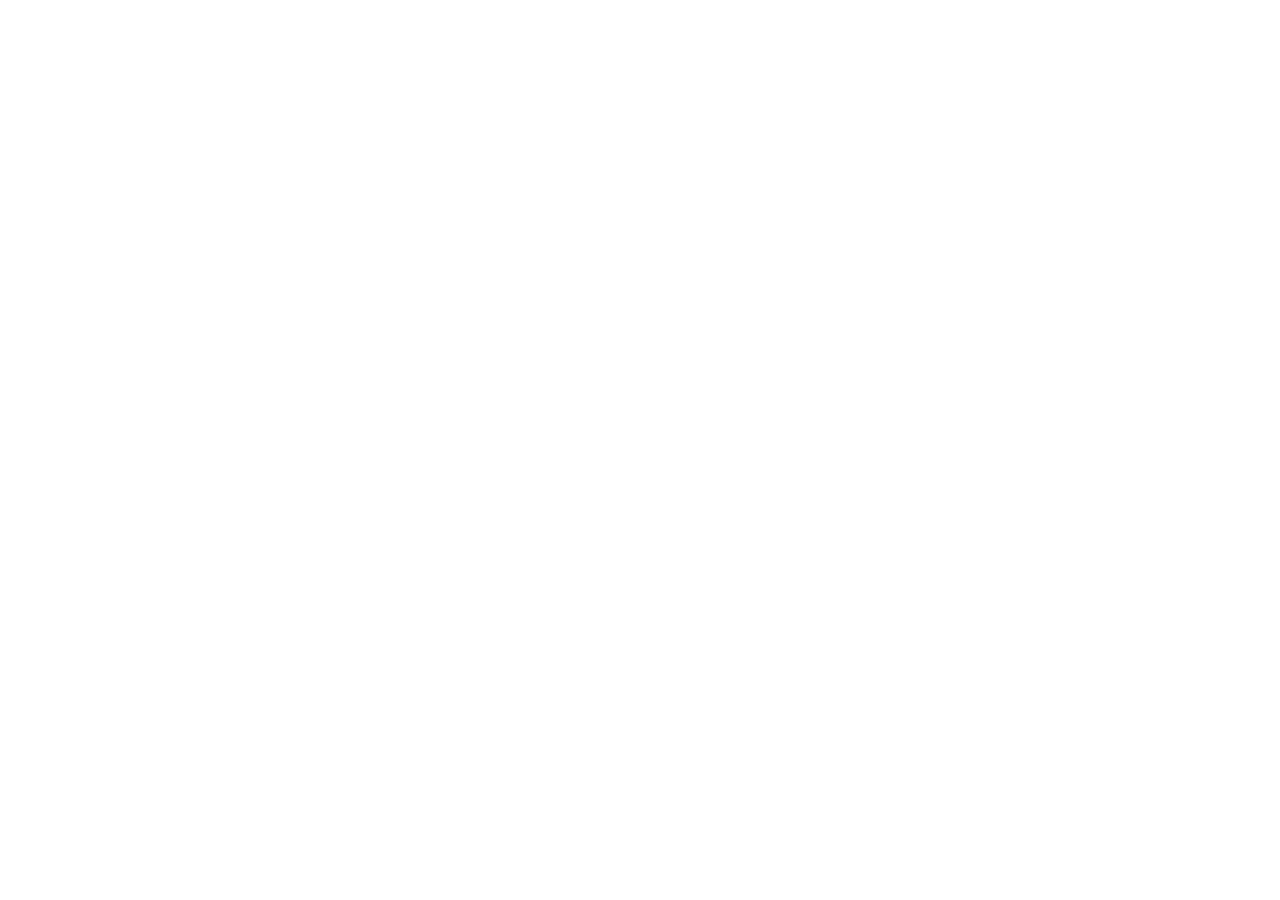
==== experiment/simulation/index.html @ a77d8798 "Initial commit" ====
<!DOCTYPE html>
<html>
<head>
	<!-- Add CSS at the head of HTML file -->
    <link rel="stylesheet" href="./css/main.css">
</head>
<body>
		<!-- Your code goes here-->

	<!-- Add JS at the bottom of HTML file --> 
        <script src="./js/main.js"></script>
</body>
</html>
---- experiment/simulation/css/main.css ----
/* You CSS goes in here */
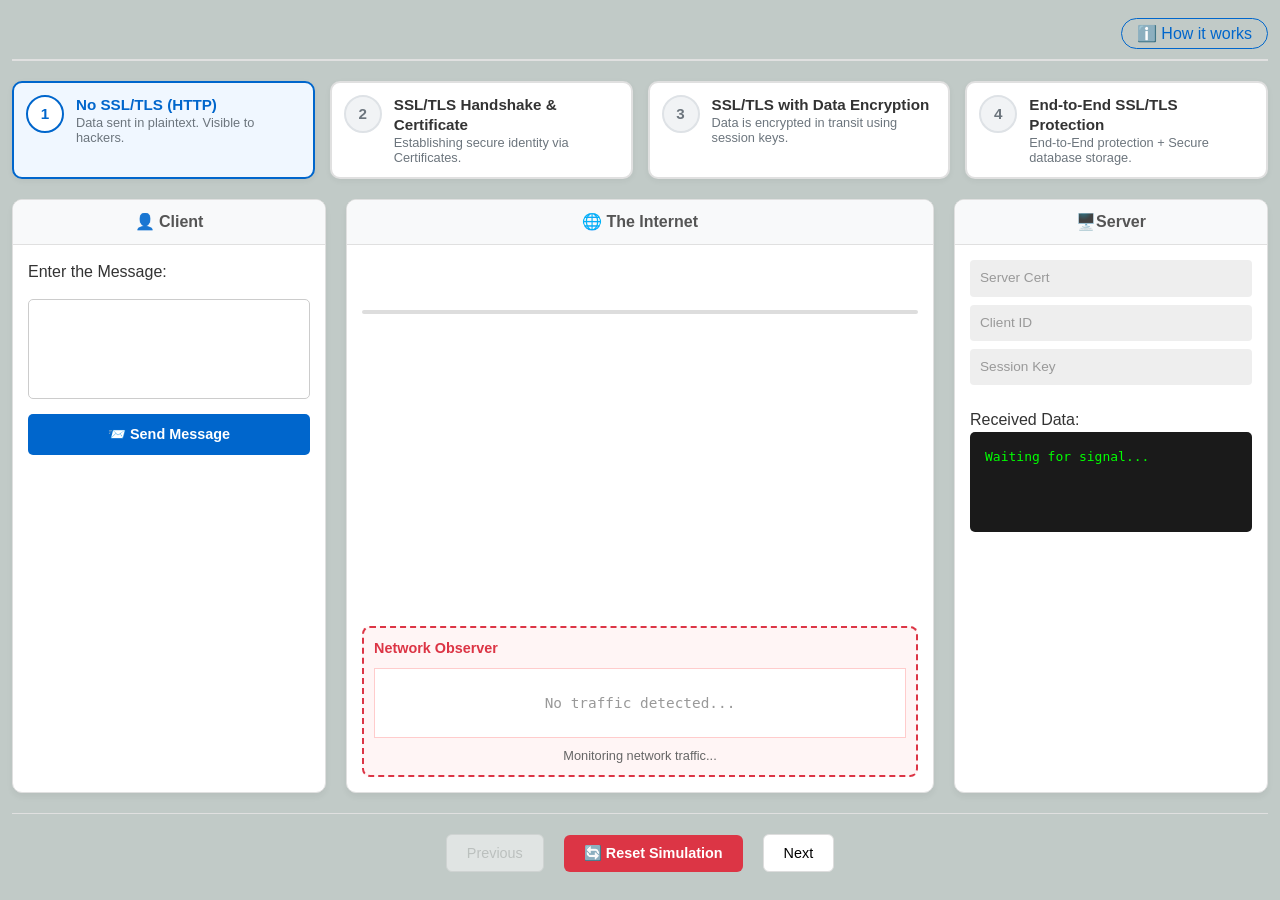
==== commit 1a886a9e: "initial" ====
--- a/experiment/simulation/index.html
+++ b/experiment/simulation/index.html
@@ -1,13 +1,14 @@
-<!DOCTYPE html>
-<html>
-<head>
-	<!-- Add CSS at the head of HTML file -->
-    <link rel="stylesheet" href="./css/main.css">
-</head>
-<body>
-		<!-- Your code goes here-->
-
-	<!-- Add JS at the bottom of HTML file --> 
-        <script src="./js/main.js"></script>
-</body>
+<!doctype html>
+<html lang="en">
+  <head>
+    <meta charset="UTF-8" />
+    <link rel="icon" type="image/svg+xml" href="/vite.svg" />
+    <meta name="viewport" content="width=device-width, initial-scale=1.0" />
+    <title>web</title>
+    <script type="module" crossorigin src="js/index-DQL9xaYV.js"></script>
+    <link rel="stylesheet" crossorigin href="css/index-t5gMwJom.css" />
+  </head>
+  <body>
+    <div id="root"></div>
+  </body>
 </html>
--- a/experiment/simulation/css/index-t5gMwJom.css
+++ b/experiment/simulation/css/index-t5gMwJom.css
@@ -0,0 +1 @@
+:root{font-family:system-ui,Avenir,Helvetica,Arial,sans-serif;line-height:1.5;font-weight:400;color-scheme:light dark;color:#ffffffde;background-color:#242424;font-synthesis:none;text-rendering:optimizeLegibility;-webkit-font-smoothing:antialiased;-moz-osx-font-smoothing:grayscale}a{font-weight:500;color:#646cff;text-decoration:inherit}a:hover{color:#535bf2}body{margin:0;display:flex;place-items:center;min-width:320px;min-height:100vh}h1{font-size:3.2em;line-height:1.1}button{border-radius:8px;border:1px solid transparent;padding:.6em 1.2em;font-size:1em;font-weight:500;font-family:inherit;background-color:#1a1a1a;cursor:pointer;transition:border-color .25s}button:hover{border-color:#646cff}button:focus,button:focus-visible{outline:4px auto -webkit-focus-ring-color}@media(prefers-color-scheme:light){:root{color:#213547;background-color:#fff}a:hover{color:#747bff}button{background-color:#f9f9f9}}:root{--primary: #0066cc;--success: #28a745;--danger: #dc3545;--bg: #c1cac7;--panel-bg: #ffffff;--border: #e0e0e0}*{box-sizing:border-box}body{margin:0;padding:0;font-family:-apple-system,BlinkMacSystemFont,Segoe UI,Roboto,sans-serif;background-color:var(--bg);color:#333;height:100vh;display:flex;flex-direction:column}.app-container{display:flex;flex-direction:column;height:100vh;width:100vw;margin:0;padding:8px 12px;overflow:hidden}.top-bar{display:flex;justify-content:flex-end;align-items:center;padding:10px 0;border-bottom:2px solid var(--border)}.info-btn{background:none;border:1px solid var(--primary);color:var(--primary);padding:5px 15px;border-radius:20px;cursor:pointer;transition:all .2s}.info-btn:hover{background:#f0f7ff}.steps-nav{display:grid;grid-template-columns:repeat(4,1fr);gap:15px;margin:20px 0}.step-tab{background:var(--panel-bg);border:2px solid transparent;padding:10px;border-radius:8px;display:flex;gap:10px;cursor:pointer;transition:all .2s;box-shadow:0 2px 4px #0000000d}.step-tab:hover{border-color:#ddd;transform:translateY(-2px)}.step-tab{background:var(--panel-bg);border:2px solid #e0e0e0;padding:12px;border-radius:10px;display:flex;gap:12px;cursor:pointer;transition:all .25s ease;box-shadow:0 2px 6px #0000000d}.step-tab.completed{border-color:var(--success);background:#e8f5e9}.step-tab.completed .step-num{background:var(--success);color:#fff}.step-tab.completed strong{color:#1b5e20}.step-tab.completed small{color:#2e7d32}.step-num{width:38px;height:38px;border-radius:50%;background:#f1f3f5;color:#6c757d;font-weight:700;font-size:.95rem;display:flex;align-items:center;justify-content:center;flex-shrink:0;border:2px solid #dee2e6}.step-text{display:flex;flex-direction:column;font-size:.9rem}.step-text small{color:#777;font-size:.75rem;line-height:1.2}.step-text strong{font-size:.95rem;font-weight:600;line-height:1.3}.step-text small{font-size:.8rem;color:#6c757d}.step-tab.active{border-color:var(--primary);background:#f0f7ff}.step-tab.active .step-num{background:#fff;color:var(--primary);border-color:var(--primary)}.step-tab.active strong{color:var(--primary)}.simulation-stage{display:grid;grid-template-columns:25% 1fr 25%;gap:20px;flex:1;min-height:0;margin-bottom:20px}.panel{background:var(--panel-bg);border-radius:10px;box-shadow:0 4px 6px #0000000d;display:flex;flex-direction:column;overflow:hidden;border:1px solid var(--border);transition:all .3s}.middle-panel.expanded{flex:2}.panel-header{background:#f8f9fa;padding:10px 15px;font-weight:700;border-bottom:1px solid var(--border);text-align:center;color:#555}.panel-body{padding:15px;flex:1;display:flex;flex-direction:column;gap:15px;overflow-y:auto}textarea{width:100%;height:100px;padding:10px;border:1px solid #ccc;border-radius:5px;resize:none;font-family:inherit;font-size:.9rem}.action-btn{background:var(--primary);color:#fff;border:none;padding:12px;border-radius:5px;cursor:pointer;font-weight:700;transition:background .2s;font-size:.9rem}.action-btn:hover{background:#0056b3}.action-btn:disabled{background:#ccc;cursor:not-allowed}.monitor-screen{background:#1a1a1a;color:#0f0;font-family:monospace;padding:15px;border-radius:5px;min-height:100px;word-break:break-all;overflow-y:auto}.blink{animation:blink 1s infinite}@keyframes blink{50%{opacity:0}}.check-item{padding:8px 10px;background:#eee;border-radius:4px;color:#999;margin-bottom:8px;transition:all .3s;font-size:.85rem;display:flex;align-items:center;gap:8px}.check-item.valid{background:#d4edda;color:#155724;border-left:4px solid var(--success)}.middle-body{justify-content:center;position:relative}.traffic-view{display:flex;flex-direction:column;height:100%;justify-content:space-between;align-items:center}.cable{width:100%;height:4px;background:#ddd;position:relative;margin-top:50px;border-radius:2px}.packet{position:absolute;top:-15px;left:0;display:flex;flex-direction:column;align-items:center;justify-content:center;animation:travel 2s linear forwards}.packet-icon{font-size:24px}.packet-text{font-size:10px;margin-top:2px;color:#333;font-weight:700}.packet.encrypted .packet-text{color:green}.packet.plaintext .packet-text{color:red}@keyframes travel{0%{left:0}to{left:95%}}.hacker-box{width:100%;border:2px dashed var(--danger);background:#fff5f5;border-radius:8px;padding:10px;margin-top:auto}.hacker-header{color:var(--danger);font-weight:700;margin-bottom:8px;font-size:.9rem;display:flex;align-items:center;gap:5px}.hacker-screen{background:#fff;border:1px solid #ffcccc;padding:12px;font-family:monospace;height:70px;overflow:auto;word-break:break-all;margin-bottom:8px;font-size:.85rem;line-height:1.4;display:flex;align-items:center;justify-content:center}.waiting-state{color:#999;font-style:italic;font-size:.9rem}.encrypted-text{color:var(--danger);opacity:.8}.hacker-box small{display:block;text-align:center;color:#666;font-size:.8rem}.handshake-board{display:flex;flex-direction:column;height:100%;width:100%}.handshake-header{text-align:center;margin-bottom:15px}.handshake-header h4{margin:0 0 8px;color:#333}.handshake-status-bar{background:#e3f2fd;color:#0d47a1;padding:6px 10px;border-radius:4px;font-size:.85rem;font-weight:500}.handshake-grid{display:flex;flex:1;gap:10px;font-size:.8rem;min-height:300px}.handshake-column{flex:1;display:flex;flex-direction:column;gap:8px}.handshake-column.center{flex:0 0 50px;align-items:center;position:relative}.connector-line{position:absolute;top:30px;bottom:30px;width:2px;background:#ddd;z-index:0}.col-header{font-weight:700;text-align:center;margin-bottom:10px;color:#555;padding:5px;background:#f8f9fa;border-radius:4px}.hs-item{padding:10px;border-radius:6px;min-height:45px;display:flex;align-items:center;justify-content:center;text-align:center;transition:all .3s}.hs-item.ghost{visibility:hidden}.hs-item.left.active{background:#e8f5e9;border:2px solid #4caf50;color:#2e7d32}.hs-item.right.active{background:#e3f2fd;border:2px solid #2196f3;color:#1565c0}.hs-dot{width:22px;height:22px;border-radius:50%;background:#fff;border:3px solid #ddd;z-index:1;margin:15px 0;display:flex;justify-content:center;align-items:center;transition:all .3s;position:relative}.hs-dot.active{border-color:inherit;background:currentColor;transform:scale(1.3)}.moving-arrow{position:absolute;font-size:22px;font-weight:700;animation:pulse .5s infinite;top:-30px}@keyframes pulse{0%{opacity:1}50%{opacity:.5}to{opacity:1}}.handshake-controls-row{margin-top:15px;display:flex;align-items:center;justify-content:space-between;background:#f5f5f5;padding:12px;border-radius:8px;border:1px solid #e0e0e0}.hs-desc{font-size:.85rem;font-weight:500;color:#555;text-align:center;flex:1;padding:0 10px}button.primary{background:var(--primary);color:#fff;border:none;padding:8px 16px;border-radius:4px;cursor:pointer;font-weight:700;transition:background .2s}button.primary:hover{background:#0056b3}.encryption-process{display:flex;flex-direction:column;height:100%;width:100%}.encryption-header{text-align:center;margin-bottom:15px}.encryption-header h4{margin:0 0 8px;color:#333}.encryption-status-bar{background:#e8f5e9;color:#2e7d32;padding:6px 10px;border-radius:4px;font-size:.85rem;font-weight:500}.encryption-steps{flex:1;display:flex;flex-direction:column;gap:10px;margin-bottom:15px;overflow-y:auto}.encryption-step{display:flex;align-items:center;gap:12px;padding:12px;border-radius:8px;background:#f5f5f5;border:1px solid #e0e0e0;transition:all .3s;opacity:.6}.encryption-step.active{opacity:1;background:#fff;border-color:#4caf50;box-shadow:0 2px 8px #4caf501a}.step-visual{width:42px;height:42px;border-radius:50%;display:flex;align-items:center;justify-content:center;font-size:20px;color:#fff;flex-shrink:0}.step-content{flex:1;min-width:0}.step-title{font-weight:700;margin-bottom:4px;color:#333;font-size:.9rem}.step-description{font-size:.8rem;color:#666;line-height:1.4}.step-number{background:#e0e0e0;color:#666;width:26px;height:26px;border-radius:50%;display:flex;align-items:center;justify-content:center;font-size:.8rem;font-weight:700;flex-shrink:0}.encryption-step.active .step-number{background:#4caf50;color:#fff}.encryption-demo{background:#f8f9fa;border-radius:8px;padding:15px;margin-bottom:15px;border:1px solid #e0e0e0}.demo-section{margin-bottom:12px}.demo-section:last-child{margin-bottom:0}.demo-label{font-weight:700;font-size:.9rem;margin-bottom:6px;color:#555}.demo-box{background:#fff;border:1px solid #ddd;border-radius:6px;padding:12px;font-family:monospace;min-height:45px;display:flex;align-items:center;font-size:.85rem;word-break:break-all}.demo-box.original{color:#2196f3;border-left:4px solid #2196f3;background:#f5f9ff}.demo-box.encrypted{color:#ff5722;border-left:4px solid #ff5722;background:#fff5f5}.encryption-controls{display:flex;align-items:center;justify-content:space-between;background:#f0f7ff;padding:12px;border-radius:8px;border:1px solid #e0e0e0}.encryption-tip{font-size:.85rem;color:#666;text-align:center;flex:1;padding:0 10px;font-weight:500}.protection-process{display:flex;flex-direction:column;height:100%;width:100%}.protection-header{text-align:center;margin-bottom:15px}.protection-header h4{margin:0 0 8px;color:#333}.protection-status-bar{background:#e8f5e9;color:#2e7d32;padding:6px 10px;border-radius:4px;font-size:.85rem;font-weight:500}.protection-visualization{flex:1;display:flex;flex-direction:column;gap:20px;overflow:hidden}.protection-steps{display:flex;flex-direction:column;gap:8px;max-height:400px;overflow-y:auto;padding:12px;background:#f5f5f5;border-radius:8px;border:1px solid #e0e0e0}.protection-step{display:flex;align-items:center;gap:10px;padding:10px;border-radius:6px;background:#fff;border:1px solid #e0e0e0;transition:all .3s;opacity:.6}.protection-step.active{opacity:1;background:#fff;border-color:#4caf50;box-shadow:0 2px 6px #00000014}.protection-step .step-visual{width:34px;height:34px;font-size:16px;flex-shrink:0}.protection-step .step-content{flex:1;min-width:0}.protection-step .step-title{font-weight:700;font-size:.85rem;margin-bottom:3px;color:#333}.protection-step .step-description{font-size:.75rem;color:#666;line-height:1.3}.protection-step .step-number{background:#e0e0e0;color:#666;width:22px;height:22px;border-radius:50%;display:flex;align-items:center;justify-content:center;font-size:.7rem;font-weight:700;flex-shrink:0}.protection-step.active .step-number{background:#4caf50;color:#fff}.protection-controls{display:flex;align-items:center;justify-content:space-between;background:#f0f7ff;padding:12px;border-radius:8px;border:1px solid #e0e0e0;margin-top:10px}.protection-tip{font-size:.85rem;color:#666;text-align:center;flex:1;padding:0 10px;font-weight:500}.footer-controls{display:flex;justify-content:center;align-items:center;gap:20px;padding:20px 0;border-top:1px solid var(--border)}.footer-controls button{padding:10px 20px;cursor:pointer;font-size:.9rem;border:1px solid #ddd;border-radius:6px;background:#fff;transition:all .2s}.footer-controls button:hover:not(:disabled){background:#f5f5f5;border-color:#ccc}.footer-controls button:disabled{opacity:.5;cursor:not-allowed}.reset-btn{background:var(--danger)!important;color:#fff!important;border:none!important;font-weight:700}.reset-btn:hover{background:#c82333!important}.info-modal-overlay{position:fixed;top:0;left:0;width:100%;height:100%;background:#00000080;display:flex;justify-content:center;align-items:center;z-index:999;-webkit-backdrop-filter:blur(2px);backdrop-filter:blur(2px)}.info-modal{background:#fff;border-radius:14px;max-width:720px;width:95%;max-height:90vh;overflow-y:auto;box-shadow:0 12px 40px #00000040}.info-modal-header{padding:18px 24px;border-bottom:2px solid #e0e0e0;background:#f8f9fa}.info-modal-header h2{font-size:1.4rem;font-weight:700;color:#036}.info-modal-header h2{margin:0;color:#333;font-size:1.5rem}.close-button{background:none;border:none;font-size:28px;cursor:pointer;color:#666;width:36px;height:36px;display:flex;align-items:center;justify-content:center;border-radius:50%;transition:background .2s}.close-button:hover{background:#f5f5f5}.info-modal-content{padding:20px}.info-section{margin-bottom:25px}.info-section h3{color:var(--primary);margin-top:0;margin-bottom:12px;font-size:1.2rem}.info-section p{color:#666;line-height:1.6;margin:0}.process-number{background:var(--primary);color:#fff;width:32px;height:32px;border-radius:50%;display:flex;align-items:center;justify-content:center;font-weight:700;flex-shrink:0;font-size:.9rem}.process-content h4{margin:0 0 5px;color:#333;font-size:1rem}.process-content p{margin:0;color:#666;font-size:.9rem;line-height:1.5}.demo-levels{display:grid;grid-template-columns:repeat(auto-fit,minmax(180px,1fr));gap:15px}.level h4{margin-top:0;color:#333;font-size:.95rem;margin-bottom:8px}.level ul{margin:0;padding-left:18px;font-size:.85rem;color:#666}.level li{margin-bottom:4px;line-height:1.4}.info-section{margin-bottom:28px;padding:16px;background:#fafafa;border-left:4px solid var(--primary);border-radius:6px}.info-section h3{margin-top:0;font-size:1.15rem;color:#036}.info-section p{font-size:.95rem;line-height:1.7;color:#444}@media(max-width:900px){.simulation-stage{grid-template-columns:1fr;grid-template-rows:auto auto auto}.steps-nav{grid-template-columns:repeat(2,1fr)}.handshake-grid{flex-direction:column;min-height:auto}.handshake-column.center{flex-direction:row;justify-content:center;gap:20px;height:50px}.connector-line{width:100%;height:2px;top:auto;bottom:auto}.hs-dot{margin:0}.demo-levels{grid-template-columns:1fr}}@media(max-width:480px){.steps-nav{grid-template-columns:1fr}.info-modal{width:95%;margin:10px}.footer-controls{flex-direction:column;gap:10px}}
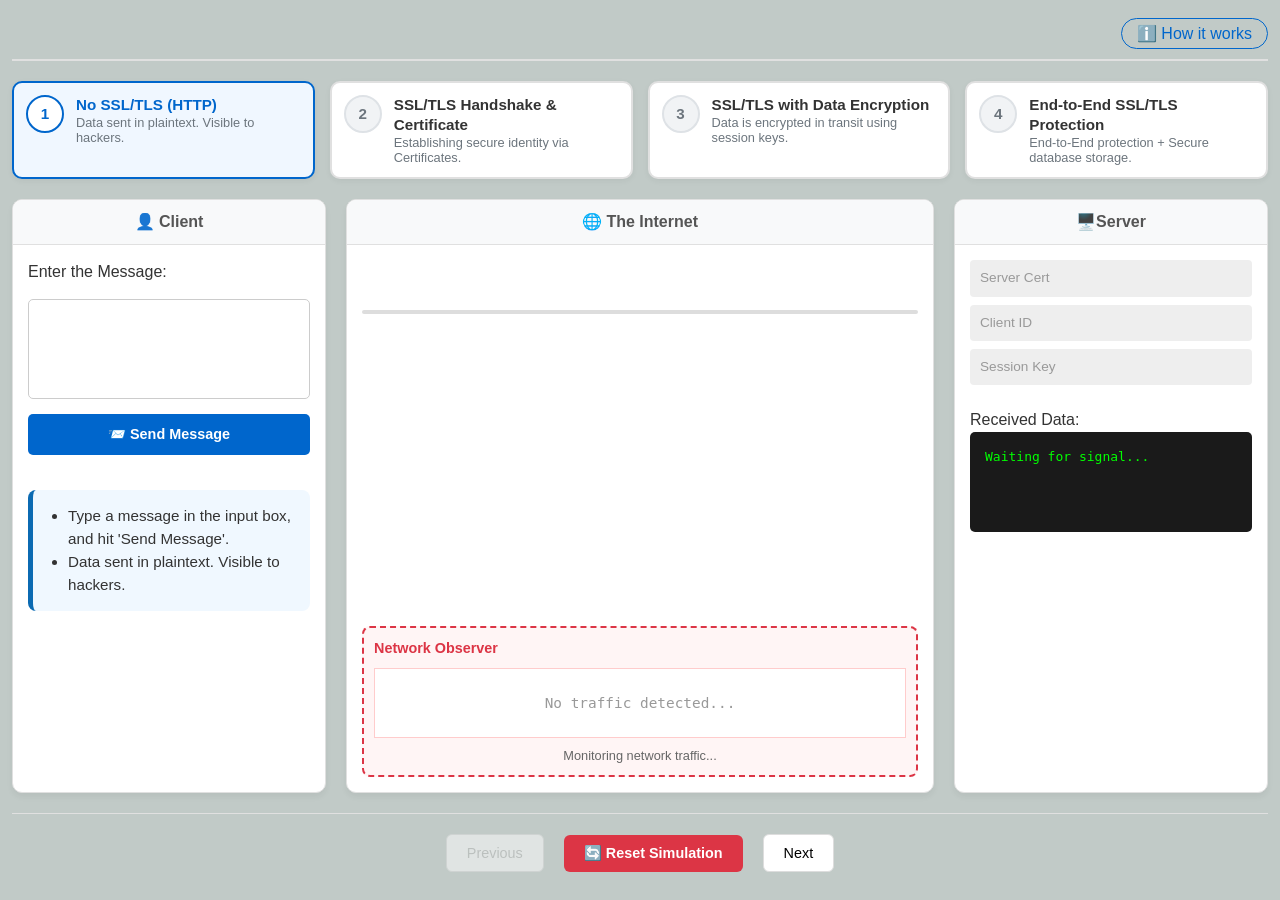
==== commit 3994ec86: "changes" ====
--- a/experiment/simulation/index.html
+++ b/experiment/simulation/index.html
@@ -5,7 +5,7 @@
     <link rel="icon" type="image/svg+xml" href="/vite.svg" />
     <meta name="viewport" content="width=device-width, initial-scale=1.0" />
     <title>web</title>
-    <script type="module" crossorigin src="js/index-DQL9xaYV.js"></script>
+    <script type="module" crossorigin src="js/index-BKln5NXO.js"></script>
     <link rel="stylesheet" crossorigin href="css/index-t5gMwJom.css" />
   </head>
   <body>
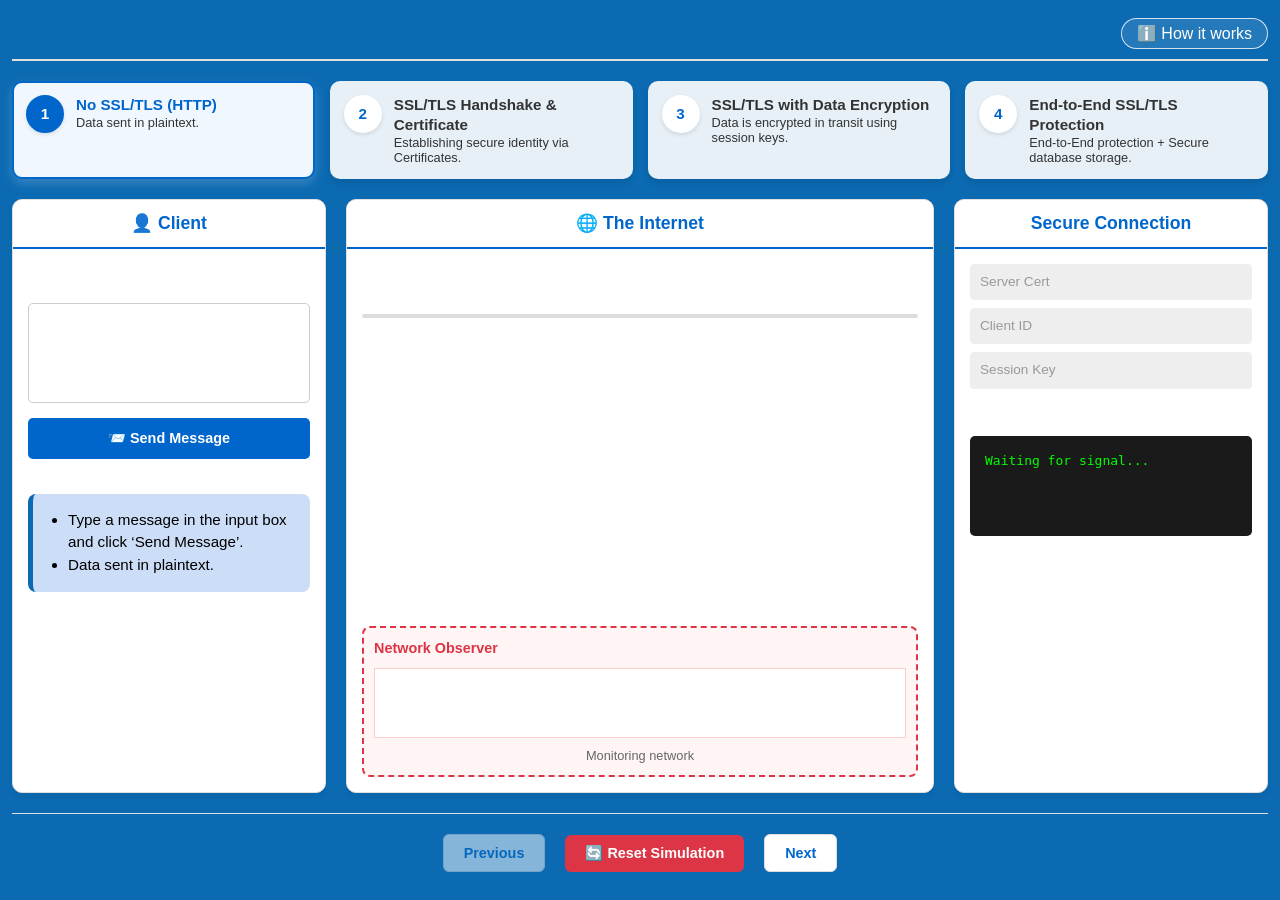
==== commit 0d274e72: "simulation changes" ====
--- a/experiment/simulation/index.html
+++ b/experiment/simulation/index.html
@@ -5,8 +5,8 @@
     <link rel="icon" type="image/svg+xml" href="/vite.svg" />
     <meta name="viewport" content="width=device-width, initial-scale=1.0" />
     <title>web</title>
-    <script type="module" crossorigin src="js/index-BKln5NXO.js"></script>
-    <link rel="stylesheet" crossorigin href="css/index-t5gMwJom.css" />
+    <script type="module" crossorigin src="js/index-Cacv9mTE.js"></script>
+    <link rel="stylesheet" crossorigin href="css/index-BHRuZE4t.css" />
   </head>
   <body>
     <div id="root"></div>
--- a/experiment/simulation/css/index-BHRuZE4t.css
+++ b/experiment/simulation/css/index-BHRuZE4t.css
@@ -0,0 +1 @@
+:root{font-family:system-ui,Avenir,Helvetica,Arial,sans-serif;line-height:1.5;font-weight:400;color-scheme:light dark;color:#ffffffde;background-color:#242424;font-synthesis:none;text-rendering:optimizeLegibility;-webkit-font-smoothing:antialiased;-moz-osx-font-smoothing:grayscale}a{font-weight:500;color:#646cff;text-decoration:inherit}a:hover{color:#535bf2}body{margin:0;display:flex;place-items:center;min-width:320px;min-height:100vh}h1{font-size:3.2em;line-height:1.1}button{border-radius:8px;border:1px solid transparent;padding:.6em 1.2em;font-size:1em;font-weight:500;font-family:inherit;background-color:#1a1a1a;cursor:pointer;transition:border-color .25s}button:hover{border-color:#646cff}button:focus,button:focus-visible{outline:4px auto -webkit-focus-ring-color}@media(prefers-color-scheme:light){:root{color:#213547;background-color:#fff}a:hover{color:#747bff}button{background-color:#f9f9f9}}:root{--primary: #0066cc;--success: #28a745;--danger: #dc3545;--bg: #c1cac7;--panel-bg: #ffffff;--border: #e0e0e0}*{box-sizing:border-box}body{margin:0;padding:0;font-family:-apple-system,BlinkMacSystemFont,Segoe UI,Roboto,sans-serif;background-color:#0b6ab2;color:#fff;height:100vh;display:flex;flex-direction:column}.app-container{display:flex;flex-direction:column;height:100vh;width:100vw;margin:0;padding:8px 12px;overflow:hidden}.top-bar{display:flex;justify-content:flex-end;align-items:center;padding:10px 0;border-bottom:2px solid var(--border)}.info-btn{background:#ffffff1a;border:1px solid rgba(255,255,255,.8);color:#fff;padding:5px 15px;border-radius:20px;cursor:pointer;transition:all .2s}.info-btn:hover{background:#fff3;border-color:#fff}.steps-nav{display:grid;grid-template-columns:repeat(4,1fr);gap:15px;margin:20px 0}.step-tab{background:var(--panel-bg);border:2px solid transparent;padding:10px;border-radius:8px;display:flex;gap:10px;cursor:pointer;transition:all .2s;box-shadow:0 2px 4px #0000000d}.step-tab:hover{border-color:#ddd;transform:translateY(-2px)}.step-tab{background:#ffffffe6;border:2px solid transparent;padding:12px;border-radius:10px;display:flex;gap:12px;cursor:pointer;transition:all .25s ease;box-shadow:0 4px 6px #0000001a}.step-tab.active{border-color:#fff;background:#fff;box-shadow:0 4px 12px #fff3}.step-tab.completed{border-color:#28a74580;background:#e8f5e9f2}.step-tab.completed .step-num{background:var(--success);color:#fff}.step-tab.completed strong{color:#1b5e20}.step-tab.completed small{color:#2e7d32}.step-num{width:38px;height:38px;border-radius:50%;background:#fff;color:var(--primary);font-weight:700;font-size:.95rem;display:flex;align-items:center;justify-content:center;flex-shrink:0;border:2px solid transparent;box-shadow:0 2px 4px #0000001a}.step-text{display:flex;flex-direction:column;font-size:.9rem}.step-text small{color:#777;font-size:.75rem;line-height:1.2}.step-text strong{font-size:.95rem;font-weight:600;line-height:1.3;color:#333}.step-text small{font-size:.8rem;color:#333}.step-tab.active{border-color:var(--primary);background:#f0f7ff}.step-tab.active .step-num{background:var(--primary);color:#fff;border-color:var(--primary)}.step-tab.active strong{color:var(--primary)}.simulation-stage{display:grid;grid-template-columns:25% 1fr 25%;gap:20px;flex:1;min-height:0;margin-bottom:20px}.panel{background:var(--panel-bg);border-radius:10px;box-shadow:0 4px 6px #0000000d;display:flex;flex-direction:column;overflow:hidden;border:1px solid var(--border);transition:all .3s}.middle-panel.expanded{flex:2}.panel-header{background:#fffffff2;padding:10px 15px;font-weight:700;border-bottom:2px solid var(--primary);text-align:center;color:var(--primary);font-size:1.1rem}.panel-body{padding:15px;flex:1;display:flex;flex-direction:column;gap:15px;overflow-y:auto}textarea{width:100%;height:100px;padding:10px;border:1px solid #ccc;border-radius:5px;resize:none;font-family:inherit;font-size:.9rem}.action-btn{background:var(--primary);color:#fff;border:none;padding:12px;border-radius:5px;cursor:pointer;font-weight:700;transition:background .2s;font-size:.9rem}.action-btn:hover{background:#0056b3}.action-btn:disabled{background:#ccc;cursor:not-allowed}.monitor-screen{background:#1a1a1a;color:#0f0;font-family:monospace;padding:15px;border-radius:5px;min-height:100px;word-break:break-all;overflow-y:auto}.blink{animation:blink 1s infinite}@keyframes blink{50%{opacity:0}}.check-item{padding:8px 10px;background:#eee;border-radius:4px;color:#999;margin-bottom:8px;transition:all .3s;font-size:.85rem;display:flex;align-items:center;gap:8px}.check-item.valid{background:#d4edda;color:#155724;border-left:4px solid var(--success)}.middle-body{justify-content:center;position:relative}.traffic-view{display:flex;flex-direction:column;height:100%;justify-content:space-between;align-items:center}.cable{width:100%;height:4px;background:#ddd;position:relative;margin-top:50px;border-radius:2px}.packet{position:absolute;top:-15px;left:0;display:flex;flex-direction:column;align-items:center;justify-content:center;animation:travel 2s linear forwards}.packet-icon{font-size:24px}.packet-text{font-size:10px;margin-top:2px;color:#333;font-weight:700;white-space:nowrap;overflow:hidden;text-overflow:ellipsis;max-width:80px}.packet.encrypted .packet-text{color:green}.packet.plaintext .packet-text{color:red}@keyframes travel{0%{left:0}to{left:95%}}.hacker-box{width:100%;border:2px dashed var(--danger);background:#fff5f5;border-radius:8px;padding:10px;margin-top:auto}.hacker-header{color:var(--danger);font-weight:700;margin-bottom:8px;font-size:.9rem;display:flex;align-items:center;gap:5px}.hacker-screen{background:#fff;border:1px solid #ffcccc;padding:12px;font-family:monospace;height:70px;overflow:auto;word-break:break-all;margin-bottom:8px;font-size:.85rem;line-height:1.4;display:flex;align-items:center;justify-content:center}.waiting-state{color:#999;font-style:italic;font-size:.9rem}.encrypted-text{color:var(--danger);opacity:.8}.hacker-box small{display:block;text-align:center;color:#666;font-size:.8rem}.handshake-board{display:flex;flex-direction:column;height:100%;width:100%}.handshake-header{text-align:center;margin-bottom:15px}.handshake-header h4{margin:0 0 8px;color:#333}.handshake-status-bar{background:#e3f2fd;color:#0d47a1;padding:4px 8px;border-radius:4px;font-size:.85rem;font-weight:500}.handshake-timeline{display:flex;flex-direction:column;gap:15px;flex:1;padding:10px;overflow-y:auto;max-height:300px;min-height:150px;flex-shrink:0}.timeline-step{display:flex;align-items:center;gap:10px;opacity:.5;transition:all .3s ease;background:#f8f9fa;padding:6px;border-radius:8px;border:1px solid #eee}.timeline-step.active{opacity:1;background:#fff;box-shadow:0 4px 6px #0000000d;border-color:#ddd}.timeline-step.from-server{flex-direction:row-reverse}.sender-icon,.receiver-icon{width:32px;height:32px;border-radius:50%;border:2px solid;display:flex;align-items:center;justify-content:center;font-size:1.2rem;background:#fff;flex-shrink:0;transition:all .3s}.arrow-track{flex:1;position:relative;height:32px;display:flex;align-items:center}.track-line{position:absolute;left:0;right:0;height:2px;background:#ddd;top:50%;transform:translateY(-50%)}.moving-message-arrow{position:absolute;top:50%;transform:translateY(-50%);font-size:1.5rem;background:#fff;padding:2px;border-radius:50%;z-index:2}.going-right{animation:slideRight 2s infinite}.going-left{animation:slideLeft 2s infinite}@keyframes slideRight{0%{left:0;opacity:0}20%{opacity:1}80%{opacity:1}to{left:calc(100% - 30px);opacity:0}}@keyframes slideLeft{0%{right:0;opacity:0}20%{opacity:1}80%{opacity:1}to{right:calc(100% - 30px);opacity:0}}.message-box{flex:2;background:#fff;padding:6px 10px;border-radius:6px;border:1px solid #ddd;border-left-width:4px;text-align:left;font-size:.85rem}.timeline-step.from-server .message-box{text-align:right;border-left-width:1px;border-right-width:4px}.message-box strong{display:block;margin-bottom:5px;color:#333}.message-box p{margin:0;color:#666;line-height:1.4}.moving-arrow{position:absolute;font-size:22px;font-weight:700;animation:pulse .5s infinite;top:-30px}@keyframes pulse{0%{opacity:1}50%{opacity:.5}to{opacity:1}}.handshake-controls-row{margin-top:8px;display:flex;align-items:center;justify-content:space-between;background:#f5f5f5;padding:8px;border-radius:8px;border:1px solid #e0e0e0}.hs-desc{font-size:.85rem;font-weight:500;color:#555;text-align:center;flex:1;padding:0 10px}button.primary{background:var(--primary);color:#fff;border:none;padding:8px 16px;border-radius:4px;cursor:pointer;font-weight:700;transition:background .2s}button.primary:hover{background:#0056b3}.encryption-process{display:flex;flex-direction:column;height:100%;width:100%}.encryption-header{text-align:center;margin-bottom:15px}.encryption-header h4{margin:0 0 8px;color:#333}.encryption-status-bar{background:#e8f5e9;color:#2e7d32;padding:4px 8px;border-radius:4px;font-size:.85rem;font-weight:500}.encryption-steps{flex:1;display:flex;flex-direction:column;gap:10px;margin-bottom:15px;overflow-y:auto;min-height:200px;flex-shrink:0}.encryption-step{display:flex;align-items:center;gap:12px;padding:8px;border-radius:8px;background:#f5f5f5;border:1px solid #e0e0e0;transition:all .3s;opacity:.6}.encryption-step.active{opacity:1;background:#fff;border-color:#4caf50;box-shadow:0 2px 8px #4caf501a}.step-visual{width:42px;height:42px;border-radius:50%;display:flex;align-items:center;justify-content:center;font-size:20px;color:#fff;flex-shrink:0}.step-content{flex:1;min-width:0}.step-title{font-weight:700;margin-bottom:4px;color:#333;font-size:.9rem}.step-description{font-size:.8rem;color:#666;line-height:1.4}.step-number{background:#e0e0e0;color:#666;width:26px;height:26px;border-radius:50%;display:flex;align-items:center;justify-content:center;font-size:.8rem;font-weight:700;flex-shrink:0}.encryption-step.active .step-number{background:#4caf50;color:#fff}.encryption-demo{background:#f8f9fa;border-radius:8px;padding:8px;margin-bottom:15px;border:1px solid #e0e0e0;flex-shrink:0}.demo-section{margin-bottom:8px}.demo-section:last-child{margin-bottom:0}.demo-label{font-weight:700;font-size:.9rem;margin-bottom:6px;color:#555}.demo-box{background:#fff;border:1px solid #ddd;border-radius:6px;padding:8px;font-family:monospace;min-height:35px;display:flex;align-items:center;font-size:.85rem;word-break:break-all}.demo-box.encrypted{color:#ff5722;border-left:4px solid #ff5722;background:#fff5f5}.demo-box.decrypted{color:#2e7d32;border-left:4px solid #4caf50;background:#f1f8e9}.encryption-controls{display:flex;align-items:center;justify-content:space-between;background:#f0f7ff;padding:12px;border-radius:8px;border:1px solid #e0e0e0;margin-top:15px}.protection-process{display:flex;flex-direction:column;height:100%;width:100%}.protection-header{text-align:center;margin-bottom:15px}.protection-header h4{margin:0 0 8px;color:#333}.protection-status-bar{background:#e8f5e9;color:#2e7d32;padding:6px 10px;border-radius:4px;font-size:.85rem;font-weight:500}.protection-visualization{flex:1;display:flex;flex-direction:column;gap:20px;overflow:hidden}.protection-steps{display:flex;flex-direction:column;gap:8px;max-height:400px;overflow-y:auto;padding:12px;background:#f5f5f5;border-radius:8px;border:1px solid #e0e0e0}.protection-step{display:flex;align-items:center;gap:10px;padding:10px;border-radius:6px;background:#fff;border:1px solid #e0e0e0;transition:all .3s;opacity:.6}.protection-step.active{opacity:1;background:#fff;border-color:#4caf50;box-shadow:0 2px 6px #00000014}.protection-step .step-visual{width:34px;height:34px;font-size:16px;flex-shrink:0}.protection-step .step-content{flex:1;min-width:0}.protection-step .step-title{font-weight:700;font-size:.85rem;margin-bottom:3px;color:#333}.protection-step .step-description{font-size:.75rem;color:#666;line-height:1.3}.protection-step .step-number{background:#e0e0e0;color:#666;width:22px;height:22px;border-radius:50%;display:flex;align-items:center;justify-content:center;font-size:.7rem;font-weight:700;flex-shrink:0}.protection-step.active .step-number{background:#4caf50;color:#fff}.protection-controls{display:flex;align-items:center;justify-content:space-between;background:#f0f7ff;padding:12px;border-radius:8px;border:1px solid #e0e0e0;margin-top:10px}.protection-tip{font-size:.85rem;color:#666;text-align:center;flex:1;padding:0 10px;font-weight:500}.footer-controls{display:flex;justify-content:center;align-items:center;gap:20px;padding:20px 0;border-top:1px solid var(--border)}.footer-controls button{padding:10px 20px;cursor:pointer;font-size:.9rem;border:1px solid #ddd;border-radius:6px;background:#fff;color:var(--primary);font-weight:700;transition:all .2s}.footer-controls button:hover:not(:disabled){background:#f5f5f5;border-color:#ccc}.footer-controls button:disabled{opacity:.5;cursor:not-allowed}.reset-btn{background:var(--danger)!important;color:#fff!important;border:none!important;font-weight:700}.reset-btn:hover{background:#c82333!important}.info-modal-overlay{position:fixed;top:0;left:0;width:100%;height:100%;background:#00000080;display:flex;justify-content:center;align-items:center;z-index:999;-webkit-backdrop-filter:blur(2px);backdrop-filter:blur(2px)}.info-modal{background:#fff;border-radius:14px;max-width:720px;width:95%;max-height:90vh;overflow-y:auto;box-shadow:0 12px 40px #00000040}.info-modal-header{padding:18px 24px;border-bottom:2px solid #e0e0e0;background:#f8f9fa}.info-modal-header h2{font-size:1.4rem;font-weight:700;color:#036}.info-modal-header h2{margin:0;color:#333;font-size:1.5rem}.close-button{background:none;border:none;font-size:28px;cursor:pointer;color:#666;width:36px;height:36px;display:flex;align-items:center;justify-content:center;border-radius:50%;transition:background .2s}.close-button:hover{background:#f5f5f5}.info-modal-content{padding:20px}.info-section{margin-bottom:25px}.info-section h3{color:var(--primary);margin-top:0;margin-bottom:12px;font-size:1.2rem}.info-section p{color:#666;line-height:1.6;margin:0}.process-number{background:var(--primary);color:#fff;width:32px;height:32px;border-radius:50%;display:flex;align-items:center;justify-content:center;font-weight:700;flex-shrink:0;font-size:.9rem}.process-content h4{margin:0 0 5px;color:#333;font-size:1rem}.process-content p{margin:0;color:#666;font-size:.9rem;line-height:1.5}.demo-levels{display:grid;grid-template-columns:repeat(auto-fit,minmax(180px,1fr));gap:15px}.level h4{margin-top:0;color:#333;font-size:.95rem;margin-bottom:8px}.level ul{margin:0;padding-left:18px;font-size:.85rem;color:#666}.level li{margin-bottom:4px;line-height:1.4}.info-section{margin-bottom:28px;padding:16px;background:#fafafa;border-left:4px solid var(--primary);border-radius:6px}.info-section h3{margin-top:0;font-size:1.15rem;color:#036}.info-section p{font-size:.95rem;line-height:1.7;color:#444}@media(max-width:900px){.simulation-stage{grid-template-columns:1fr;grid-template-rows:auto auto auto}.steps-nav{grid-template-columns:repeat(2,1fr)}.handshake-grid{flex-direction:column;min-height:auto}.handshake-column.center{flex-direction:row;justify-content:center;gap:20px;height:50px}.connector-line{width:100%;height:2px;top:auto;bottom:auto}.hs-dot{margin:0}.demo-levels{grid-template-columns:1fr}}@media(max-width:480px){.steps-nav{grid-template-columns:1fr}.info-modal{width:95%;margin:10px}.footer-controls{flex-direction:column;gap:10px}}
